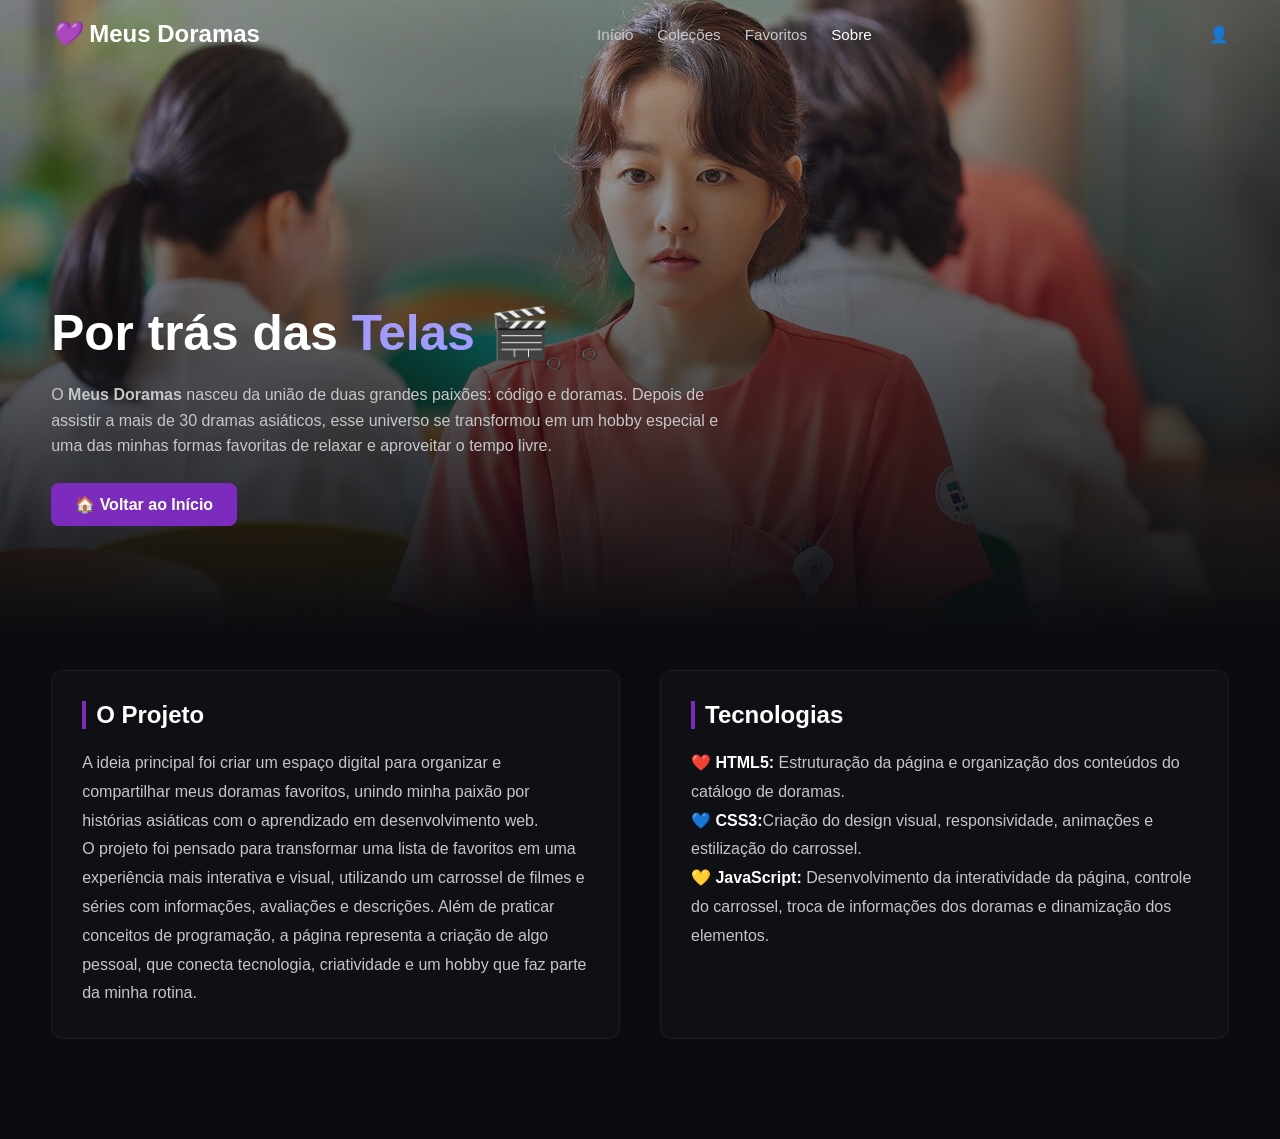
==== sobre.html @ bb2a46b1 "feat: adiciona página sobre e melhora organização do projeto" ====
<!DOCTYPE html>
<html lang="pt-BR">
<head>
  <meta charset="UTF-8">
  <meta name="viewport" content="width=device-width, initial-scale=1.0">
  <title>Sobre - Meus Doramas</title>
  <link rel="stylesheet" href="css/style.css">
</head>
<body>

  <!-- NAVBAR -->
  <header class="navbar">
    <div class="logo">
      <i class="heart-icon">💜</i> Meus Doramas
    </div>
    <nav class="nav-links">
      <a href="index.html">Início</a>
      <a href="index.html#cards-container">Coleções</a>
      <a href="#">Favoritos</a>
      <a href="sobre.html" class="active">Sobre</a>
    </nav>
    <div class="nav-actions">
      <div class="profile-icon">👤</div>
    </div>
  </header>

  <!-- HERO / BANNER SOBRE -->
  <section class="hero sobre-hero" style="background-image: linear-gradient(to top, #0b0c10, rgba(11, 12, 16, 0.2)), url('assets/images/uma-dose-diaria-de-sol.jpg');">
    <div class="hero-content sobre-content">
      <h1 class="hero-title">Por trás das <span class="highlight">Telas 🎬</span></h1>
      <p class="hero-description">
        O <strong>Meus Doramas</strong> nasceu da união de duas grandes paixões: código e doramas. Depois de assistir a mais de 30 dramas asiáticos, esse universo se transformou em um hobby especial e uma das minhas formas favoritas de relaxar e aproveitar o tempo livre.
      </p>
      <div class="hero-buttons">
        <a href="index.html" class="btn-primary" style="text-decoration: none; display: inline-block;">🏠 Voltar ao Início</a>
      </div>
    </div>
  </section>

  <!-- SEÇÃO DE DETALHES -->
  <main class="container">
    <section class="row-section info-section">
      <div class="info-grid">
        <div class="info-block">
          <h2 class="section-title">O Projeto</h2>
          <p>
            A ideia principal foi criar um espaço digital para organizar e compartilhar meus doramas favoritos, unindo minha paixão por histórias asiáticas com o aprendizado em desenvolvimento web.
          </p>
          <p>
            O projeto foi pensado para transformar uma lista de favoritos em uma experiência mais interativa e visual, utilizando um carrossel de filmes e séries com informações, avaliações e descrições. Além de praticar conceitos de programação, a página representa a criação de algo pessoal, que conecta tecnologia, criatividade e um hobby que faz parte da minha rotina.
          </p>
        </div>

        <div class="info-block">
          <h2 class="section-title">Tecnologias</h2>
          <p>
            <strong>❤️ HTML5:</strong> Estruturação da página e organização dos conteúdos do catálogo de doramas.
          </p>
          <p>
            <strong>💙 CSS3:</strong>Criação do design visual, responsividade, animações e estilização do carrossel.
          </p>
          <p>
            <strong>💛 JavaScript:</strong> Desenvolvimento da interatividade da página, controle do carrossel, troca de informações dos doramas e dinamização dos elementos.
          </p>
        </div>
      </div>
    </section>
  </main>

</body>
</html>
---- css/style.css ----
/* Resets básicos */
* {
  margin: 0;
  padding: 0;
  box-sizing: border-box;
  font-family: 'Segoe UI', Tahoma, Geneva, Verdana, sans-serif;
}

:root {
  --bg-color: #0b0c10;
  --text-color: #ffffff;
  --primary-color: #7b2cbf;
  --primary-hover: #9d4edd;
  --card-bg: #1f2833;
  --gray-text: #c5c6c7;
}

body {
  background-color: var(--bg-color);
  color: var(--text-color);
  overflow-x: hidden;
}

/* NAVBAR */
.navbar {
  display: flex;
  justify-content: space-between;
  align-items: center;
  padding: 20px 4%;
  position: absolute;
  width: 100%;
  z-index: 10;
}

.logo {
  font-size: 1.5rem;
  font-weight: bold;
  display: flex;
  align-items: center;
  gap: 8px;
}

.nav-links {
  display: flex;
  gap: 24px;
}

.nav-links a {
  color: var(--gray-text);
  text-decoration: none;
  font-size: 0.95rem;
  transition: color 0.3s;
}

.nav-links a.active, .nav-links a:hover {
  color: var(--text-color);
}

.nav-actions {
  display: flex;
  align-items: center;
  gap: 15px;
}

.search-box input {
  background: rgba(255, 255, 255, 0.1);
  border: none;
  border-radius: 20px;
  padding: 8px 16px;
  color: white;
  outline: none;
}

/* HERO (Destaque) */
.hero {
  height: 80vh;
  background-size: cover;
  background-position: center;
  display: flex;
  align-items: flex-end;
  justify-content: space-between;
  padding: 0 4% 80px 4%;
  position: relative;
}

.hero-content {
  max-width: 600px;
}

.hero-title {
  font-size: 3.1rem;
  font-weight: 700;
  margin-bottom: 20px;
}

.hero-title .highlight {
  color: #a29bfe;
}

.hero-description {
  color: var(--gray-text);
  line-height: 1.6;
  margin-bottom: 24px;
}

.hero-buttons {
  display: flex;
  gap: 15px;
  margin-bottom: 24px;
}

.btn-primary {
  background-color: var(--primary-color);
  color: white;
  border: none;
  padding: 12px 24px;
  border-radius: 8px;
  font-weight: bold;
  cursor: pointer;
  transition: 0.3s;
}

.btn-primary:hover {
  background-color: var(--primary-hover);
}

.btn-secondary {
  background-color: rgba(255, 255, 255, 0.1);
  color: white;
  border: 1px solid rgba(255, 255, 255, 0.2);
  padding: 12px 24px;
  border-radius: 8px;
  font-weight: bold;
  cursor: pointer;
  transition: 0.3s;
}

.btn-secondary:hover {
  background-color: rgba(255, 255, 255, 0.2);
}

.hero-meta {
  display: flex;
  align-items: center;
  gap: 12px;
  font-size: 0.9rem;
  color: var(--gray-text);
}

.age-rating {
  background-color: #f39c12;
  color: black;
  padding: 2px 6px;
  border-radius: 4px;
  font-weight: bold;
}

.btn-mylist {
  background: rgba(255, 255, 255, 0.1);
  border: 1px solid rgba(255, 255, 255, 0.2);
  color: white;
  padding: 10px 20px;
  border-radius: 20px;
  cursor: pointer;
  align-self: flex-end;
}

/* CARDS / GRADE DE DORAMAS */
.container {
  padding: 0 4%;
}

.row-section {
  margin-bottom: 40px;
}

.section-title {
  font-size: 1.5rem;
  margin-bottom: 20px;
  border-left: 4px solid var(--primary-color);
  padding-left: 10px;
}

.carousel-container {
  position: relative;
  display: flex;
  align-items: center;
  width: 100%;
}

.cards-grid {
  display: flex;
  gap: 20px;
  overflow-x: auto;
  scroll-behavior: smooth;
  width: 100%;
  padding: 10px 0;
}

.cards-grid::-webkit-scrollbar {
  display: none; /* Chrome, Safari e Opera */
}

.cards-grid {
  -ms-overflow-style: none;  /* IE e Edge */
  scrollbar-width: none;  /* Firefox */
}

.card {
  min-width: 180px; /* Largura mínima de cada card */
  height: 270px;
  background-size: cover;
  background-position: center;
  border-radius: 12px;
  position: relative;
  overflow: hidden;
  display: flex;
  align-items: flex-end;
  cursor: pointer;
  transition: transform 0.3s ease;
  flex-shrink: 0; 
}

.card:hover {
  transform: scale(1.05);
}

.card::before {
  content: '';
  position: absolute;
  top: 0; left: 0; width: 100%; height: 100%;
  background: linear-gradient(to top, rgba(0,0,0,0.8) 0%, transparent 60%);
}

.card-badge {
  position: absolute;
  top: 12px;
  left: 12px;
  background-color: rgba(123, 44, 191, 0.9);
  padding: 3px 8px;
  border-radius: 6px;
  font-size: 0.8rem;
  font-weight: bold;
}

.card-info {
  position: relative;
  padding: 12px;
  z-index: 2;
}

.card-info h3 {
  font-size: 0.95rem;
  font-weight: 600;
  margin-bottom: 4px;
}

.card-info p {
  font-size: 0.8rem;
  color: var(--gray-text);
}

.carousel-btn {
  position: absolute;
  background: rgba(0, 0, 0, 0.6);
  border: none;
  color: white;
  width: 40px;
  height: 40px;
  border-radius: 50%;
  cursor: pointer;
  z-index: 5;
}

.carousel-btn.prev { left: -20px; }
.carousel-btn.next { right: -20px; }

/* CATEGORIAS */
.categories-grid {
  display: grid;
  grid-template-columns: repeat(auto-fill, minmax(140px, 1fr));
  gap: 12px;
}

.category-item {
  background-color: rgba(255, 255, 255, 0.05);
  border: 1px solid rgba(255, 255, 255, 0.1);
  padding: 16px;
  border-radius: 8px;
  text-align: center;
  cursor: pointer;
  font-weight: 500;
  transition: 0.2s;
}

.category-item:hover {
  background-color: var(--primary-color);
  border-color: var(--primary-hover);
}

/* ==========================================
   NOVO DESIGN DA PÁGINA SOBRE
   ========================================== */

/* Ajuste específico para o banner do Sobre */
.sobre-hero {
  height: 70vh; /* Um pouco menor que o da home para focar no texto abaixo */
  background-position: center 30%; /* Ajusta o foco da imagem de fundo */
}

.sobre-content {
  max-width: 700px;
}

/* Seção de informações adicionais */
.info-section {
  margin-top: 40px;
  padding-bottom: 60px;
}

.info-grid {
  display: grid;
  grid-template-columns: repeat(auto-fit, minmax(300px, 1fr));
  gap: 40px;
}

.info-block {
  background: rgba(255, 255, 255, 0.02);
  border: 1px solid rgba(255, 255, 255, 0.05);
  padding: 30px;
  border-radius: 12px;
  transition: transform 0.3s ease, border-color 0.3s ease;
}

.info-block:hover {
  transform: translateY(-5px);
  border-color: rgba(123, 44, 191, 0.4); /* Brilho sutil na cor roxa */
}

.info-block p {
  color: var(--gray-text);
  line-height: 1.8;
  font-size: 1rem;
}

.info-block code {
  background: rgba(123, 44, 191, 0.2);
  color: var(--primary-hover);
  padding: 2px 6px;
  border-radius: 4px;
  font-family: monospace;
}

.info-block strong {
  color: #fff;
}
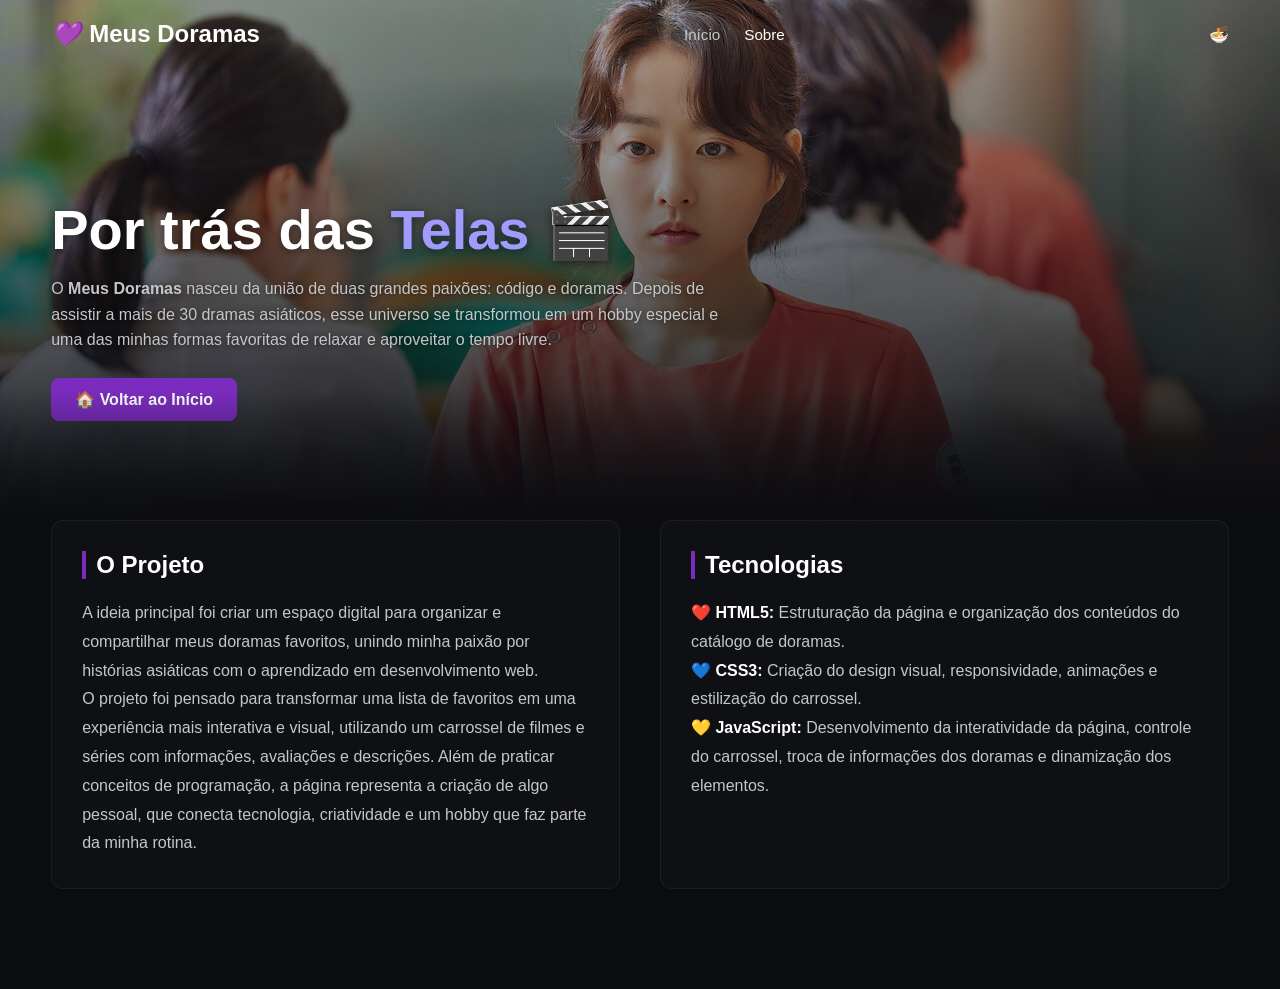
==== commit 6eb34cd8: "ajustes finais" ====
--- a/sobre.html
+++ b/sobre.html
@@ -8,23 +8,21 @@
 </head>
 <body>
 
-  <!-- NAVBAR -->
+  <!-- Navbar -->
   <header class="navbar">
     <div class="logo">
       <i class="heart-icon">💜</i> Meus Doramas
     </div>
     <nav class="nav-links">
       <a href="index.html">Início</a>
-      <a href="index.html#cards-container">Coleções</a>
-      <a href="#">Favoritos</a>
       <a href="sobre.html" class="active">Sobre</a>
     </nav>
     <div class="nav-actions">
-      <div class="profile-icon">👤</div>
+      <div class="profile-icon">🍜</div>
     </div>
   </header>
 
-  <!-- HERO / BANNER SOBRE -->
+  <!-- Hero / Sobre  -->
   <section class="hero sobre-hero" style="background-image: linear-gradient(to top, #0b0c10, rgba(11, 12, 16, 0.2)), url('assets/images/uma-dose-diaria-de-sol.jpg');">
     <div class="hero-content sobre-content">
       <h1 class="hero-title">Por trás das <span class="highlight">Telas 🎬</span></h1>
@@ -37,10 +35,12 @@
     </div>
   </section>
 
-  <!-- SEÇÃO DE DETALHES -->
+  <!-- Seção de Detalhes -->
   <main class="container">
     <section class="row-section info-section">
       <div class="info-grid">
+        
+        <!-- Seção o Projeto -->
         <div class="info-block">
           <h2 class="section-title">O Projeto</h2>
           <p>
@@ -50,14 +50,14 @@
             O projeto foi pensado para transformar uma lista de favoritos em uma experiência mais interativa e visual, utilizando um carrossel de filmes e séries com informações, avaliações e descrições. Além de praticar conceitos de programação, a página representa a criação de algo pessoal, que conecta tecnologia, criatividade e um hobby que faz parte da minha rotina.
           </p>
         </div>
-
+        <!-- Seção de Tecnologias  -->
         <div class="info-block">
           <h2 class="section-title">Tecnologias</h2>
           <p>
             <strong>❤️ HTML5:</strong> Estruturação da página e organização dos conteúdos do catálogo de doramas.
           </p>
           <p>
-            <strong>💙 CSS3:</strong>Criação do design visual, responsividade, animações e estilização do carrossel.
+            <strong>💙 CSS3:</strong> Criação do design visual, responsividade, animações e estilização do carrossel.
           </p>
           <p>
             <strong>💛 JavaScript:</strong> Desenvolvimento da interatividade da página, controle do carrossel, troca de informações dos doramas e dinamização dos elementos.
--- a/css/style.css
+++ b/css/style.css
@@ -1,4 +1,4 @@
-/* Resets básicos */
+/* RESET */
 * {
   margin: 0;
   padding: 0;
@@ -30,6 +30,7 @@
   position: absolute;
   width: 100%;
   z-index: 10;
+  gap: 15px;
 }
 
 .logo {
@@ -38,6 +39,7 @@
   display: flex;
   align-items: center;
   gap: 8px;
+  white-space: nowrap;
 }
 
 .nav-links {
@@ -69,28 +71,54 @@
   padding: 8px 16px;
   color: white;
   outline: none;
-}
-
-/* HERO (Destaque) */
+  width: 180px;
+  transition: width 0.3s ease;
+}
+
+.search-box input:focus {
+  width: 220px;
+  background: rgba(255, 255, 255, 0.15);
+}
+
+/* Hero*/
 .hero {
-  height: 80vh;
+  min-height: 70vh; 
   background-size: cover;
   background-position: center;
   display: flex;
-  align-items: flex-end;
+  align-items: center;
   justify-content: space-between;
-  padding: 0 4% 80px 4%;
+  padding: 80px 4% 0 4%;
   position: relative;
+  transition: background-image 0.4s ease-in-out, opacity 0.2s ease-in-out;
+}
+
+.hero::after {
+  content: '';
+  position: absolute;
+  bottom: 0;
+  left: 0;
+  width: 100%;
+  height: 150px;
+  background: linear-gradient(to top, var(--bg-color), transparent);
+  pointer-events: none;
 }
 
 .hero-content {
-  max-width: 600px;
+  max-width: 650px;
+  display: flex;
+  flex-direction: column;
+  justify-content: center;
+  gap: 15px;
+  
 }
 
 .hero-title {
-  font-size: 3.1rem;
-  font-weight: 700;
-  margin-bottom: 20px;
+  font-size: 3.5rem;
+  font-weight: 800;
+  line-height: 1.1;
+  margin: 0;
+  text-shadow: 0 2px 10px rgba(0,0,0,0.5);
 }
 
 .hero-title .highlight {
@@ -100,13 +128,15 @@
 .hero-description {
   color: var(--gray-text);
   line-height: 1.6;
-  margin-bottom: 24px;
+  margin: 0;
+  text-shadow: 0 1px 5px rgba(0,0,0,0.5);
 }
 
 .hero-buttons {
   display: flex;
+  flex-wrap: wrap;
   gap: 15px;
-  margin-bottom: 24px;
+  margin-top: 10px;
 }
 
 .btn-primary {
@@ -141,10 +171,12 @@
 
 .hero-meta {
   display: flex;
+  flex-wrap: wrap;
   align-items: center;
   gap: 12px;
   font-size: 0.9rem;
   color: var(--gray-text);
+  margin: 15px 0;
 }
 
 .age-rating {
@@ -163,11 +195,20 @@
   border-radius: 20px;
   cursor: pointer;
   align-self: flex-end;
-}
-
-/* CARDS / GRADE DE DORAMAS */
+  z-index: 2;
+  transition: 0.3s;
+}
+
+.btn-mylist:hover {
+  background: rgba(255, 255, 255, 0.2);
+}
+
+/* SEÇÃO DOS CARDS  */
 .container {
-  padding: 0 4%;
+  padding: 40px 4% 0 4%;
+  position: relative;
+  z-index: 5;
+  margin-top: -100px; /* sobe 50px */
 }
 
 .row-section {
@@ -198,16 +239,16 @@
 }
 
 .cards-grid::-webkit-scrollbar {
-  display: none; /* Chrome, Safari e Opera */
+  display: none;
 }
 
 .cards-grid {
-  -ms-overflow-style: none;  /* IE e Edge */
-  scrollbar-width: none;  /* Firefox */
+  -ms-overflow-style: none;
+  scrollbar-width: none;
 }
 
 .card {
-  min-width: 180px; /* Largura mínima de cada card */
+  min-width: 180px;
   height: 270px;
   background-size: cover;
   background-position: center;
@@ -218,7 +259,7 @@
   align-items: flex-end;
   cursor: pointer;
   transition: transform 0.3s ease;
-  flex-shrink: 0; 
+  flex-shrink: 0;
 }
 
 .card:hover {
@@ -262,14 +303,24 @@
 
 .carousel-btn {
   position: absolute;
-  background: rgba(0, 0, 0, 0.6);
   border: none;
-  color: white;
+  color: #e1e1e1;
   width: 40px;
   height: 40px;
   border-radius: 50%;
   cursor: pointer;
   z-index: 5;
+  font-weight: 600;
+  background-color: #900a97;
+  display: flex;
+  align-items: center;
+  justify-content: center;
+  transition: opacity 0.3s ease, transform 0.2s;
+}
+
+.carousel-btn:hover {
+  transform: scale(1.1);
+  background-color: var(--primary-hover);
 }
 
 .carousel-btn.prev { left: -20px; }
@@ -298,21 +349,16 @@
   border-color: var(--primary-hover);
 }
 
-/* ==========================================
-   NOVO DESIGN DA PÁGINA SOBRE
-   ========================================== */
-
-/* Ajuste específico para o banner do Sobre */
+/* PÁGINA SOBRE*/
 .sobre-hero {
-  height: 70vh; /* Um pouco menor que o da home para focar no texto abaixo */
-  background-position: center 30%; /* Ajusta o foco da imagem de fundo */
+  min-height: 60vh;
+  background-position: center 30%;
 }
 
 .sobre-content {
   max-width: 700px;
 }
 
-/* Seção de informações adicionais */
 .info-section {
   margin-top: 40px;
   padding-bottom: 60px;
@@ -334,7 +380,7 @@
 
 .info-block:hover {
   transform: translateY(-5px);
-  border-color: rgba(123, 44, 191, 0.4); /* Brilho sutil na cor roxa */
+  border-color: rgba(123, 44, 191, 0.4);
 }
 
 .info-block p {
@@ -353,4 +399,121 @@
 
 .info-block strong {
   color: #fff;
+}
+
+
+/* Responsividade) */
+
+/* TELAS MÉDIAS (Menor que 1024px)*/
+@media (max-width: 1024px) {
+  .hero-title {
+    font-size: 2.8rem;
+  }
+  
+  .search-box input {
+    width: 150px;
+  }
+  
+  .search-box input:focus {
+    width: 180px;
+  }
+}
+
+/* --- DISPOSITIVOS MÓVEIS (Menor que 768px) --- */
+@media (max-width: 768px) {
+  .navbar {
+    padding: 15px 5%;
+  }
+
+  /* Esconde os links de texto do menu no celular para não amontoar */
+  .nav-links {
+    display: none; 
+  }
+
+  .hero {
+    min-height: 90vh; /* Aumenta a altura no celular para acomodar o texto sem esmagar */
+    padding: 100px 5% 40px 5%;
+    flex-direction: column;
+    justify-content: flex-end;
+  }
+
+  .hero-content {
+    max-width: 100%;
+    text-align: center;
+    align-items: center;
+  }
+
+  .hero-title {
+    font-size: 2.2rem;
+  }
+
+  .hero-description {
+    font-size: 0.95rem;
+  }
+
+  .hero-buttons {
+    justify-content: center;
+    width: 100%;
+  }
+
+  .btn-primary, .btn-secondary {
+    width: 100%; /* Botões ocupam largura total no celular para facilitar o clique */
+    max-width: 280px;
+    text-align: center;
+  }
+
+  .hero-meta {
+    justify-content: center;
+    font-size: 0.85rem;
+  }
+
+  .btn-mylist {
+    align-self: center; /* Centraliza o botão de lista no mobile */
+    margin-top: 15px;
+  }
+
+  .container {
+    padding: 40px 5% 0 5%;
+  }
+
+  /* Esconde as setas físicas do carrossel no mobile (o usuário arrasta com o dedo) */
+  .carousel-btn {
+    display: none;
+  }
+}
+
+/* --- CELULARES PEQUENOS (Menor que 480px) --- */
+@media (max-width: 480px) {
+  .logo {
+    font-size: 1.2rem;
+  }
+
+  .search-box input {
+    width: 120px;
+    padding: 6px 12px;
+  }
+
+  .search-box input:focus {
+    width: 140px;
+  }
+
+  .hero-title {
+    font-size: 1.8rem;
+  }
+
+  .card {
+    min-width: 150px; /* Reduz ligeiramente o card para caber melhor na visualização do celular */
+    height: 225px;
+  }
+
+  .categories-grid {
+    grid-template-columns: repeat(auto-fill, minmax(110px, 1fr));
+  }
+
+  .category-item {
+    padding: 12px 8px;
+    font-size: 0.85rem;
+  }
+
+  
 }
